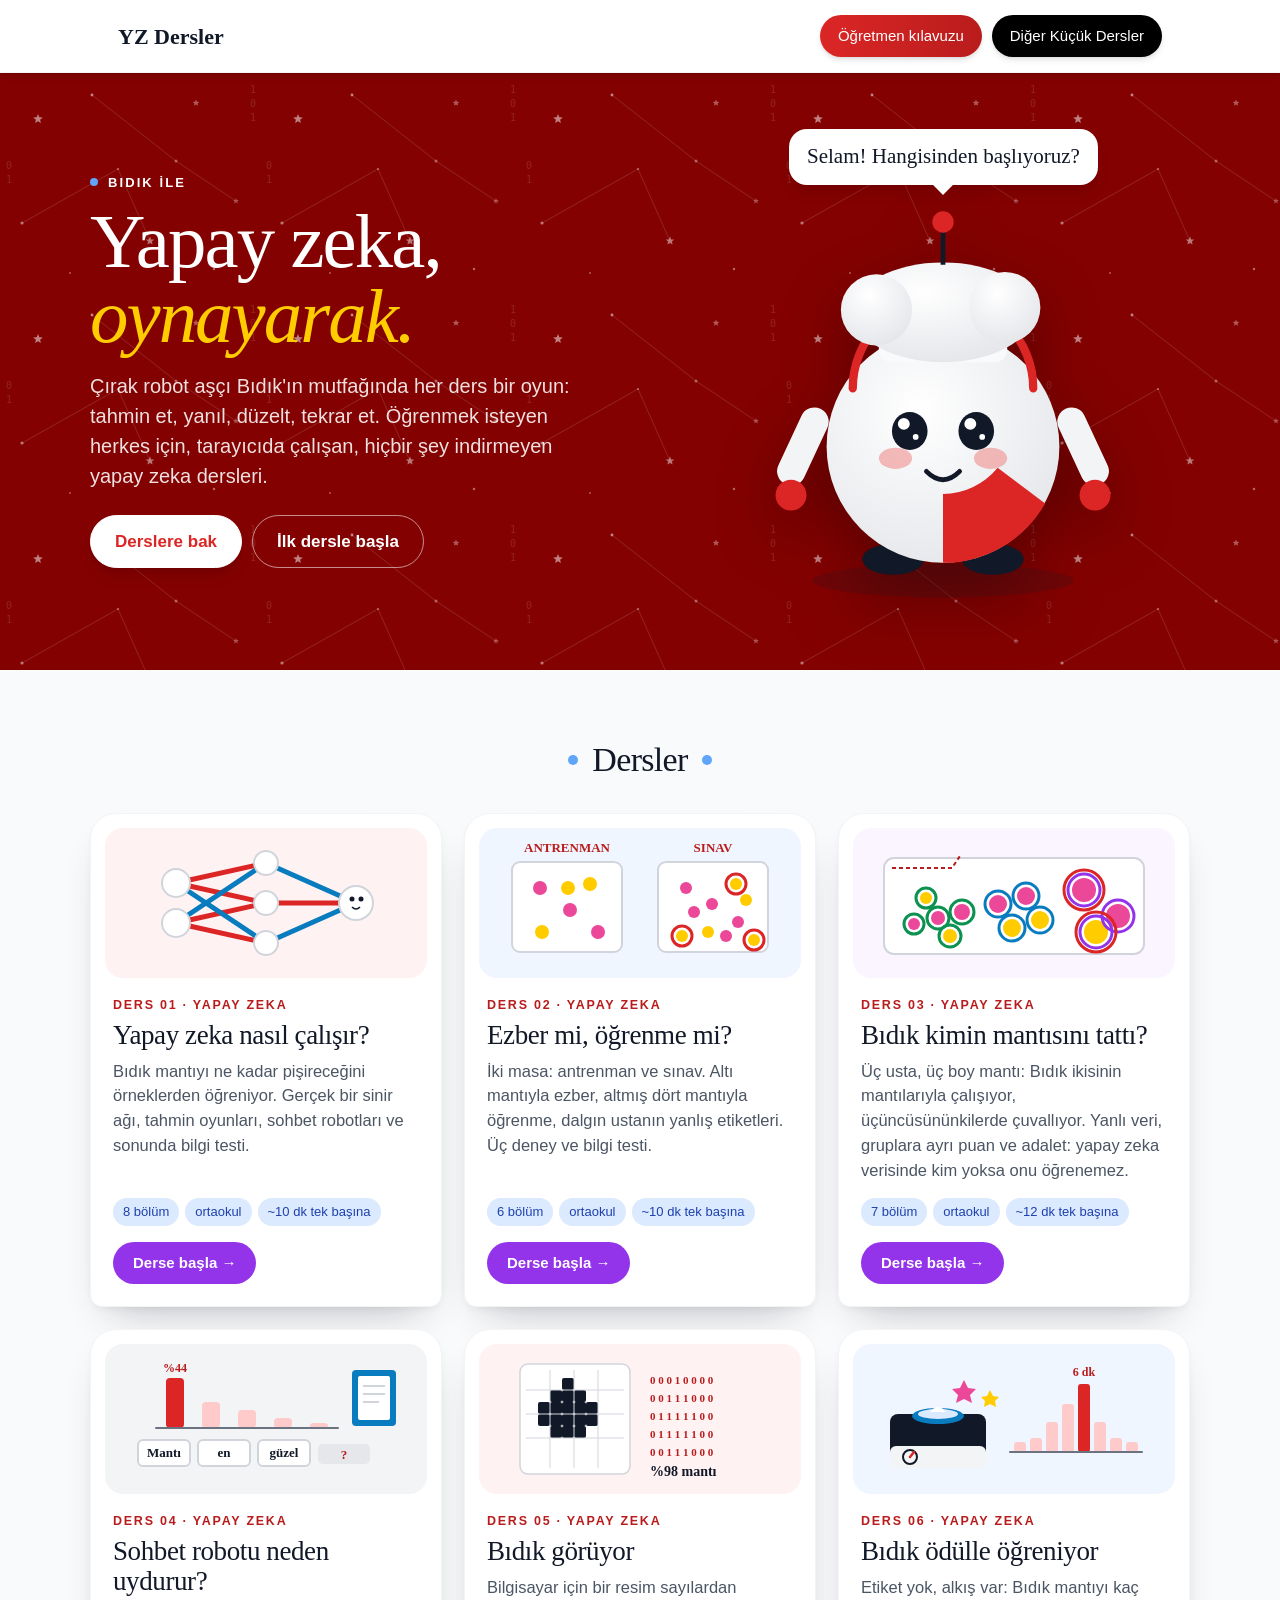
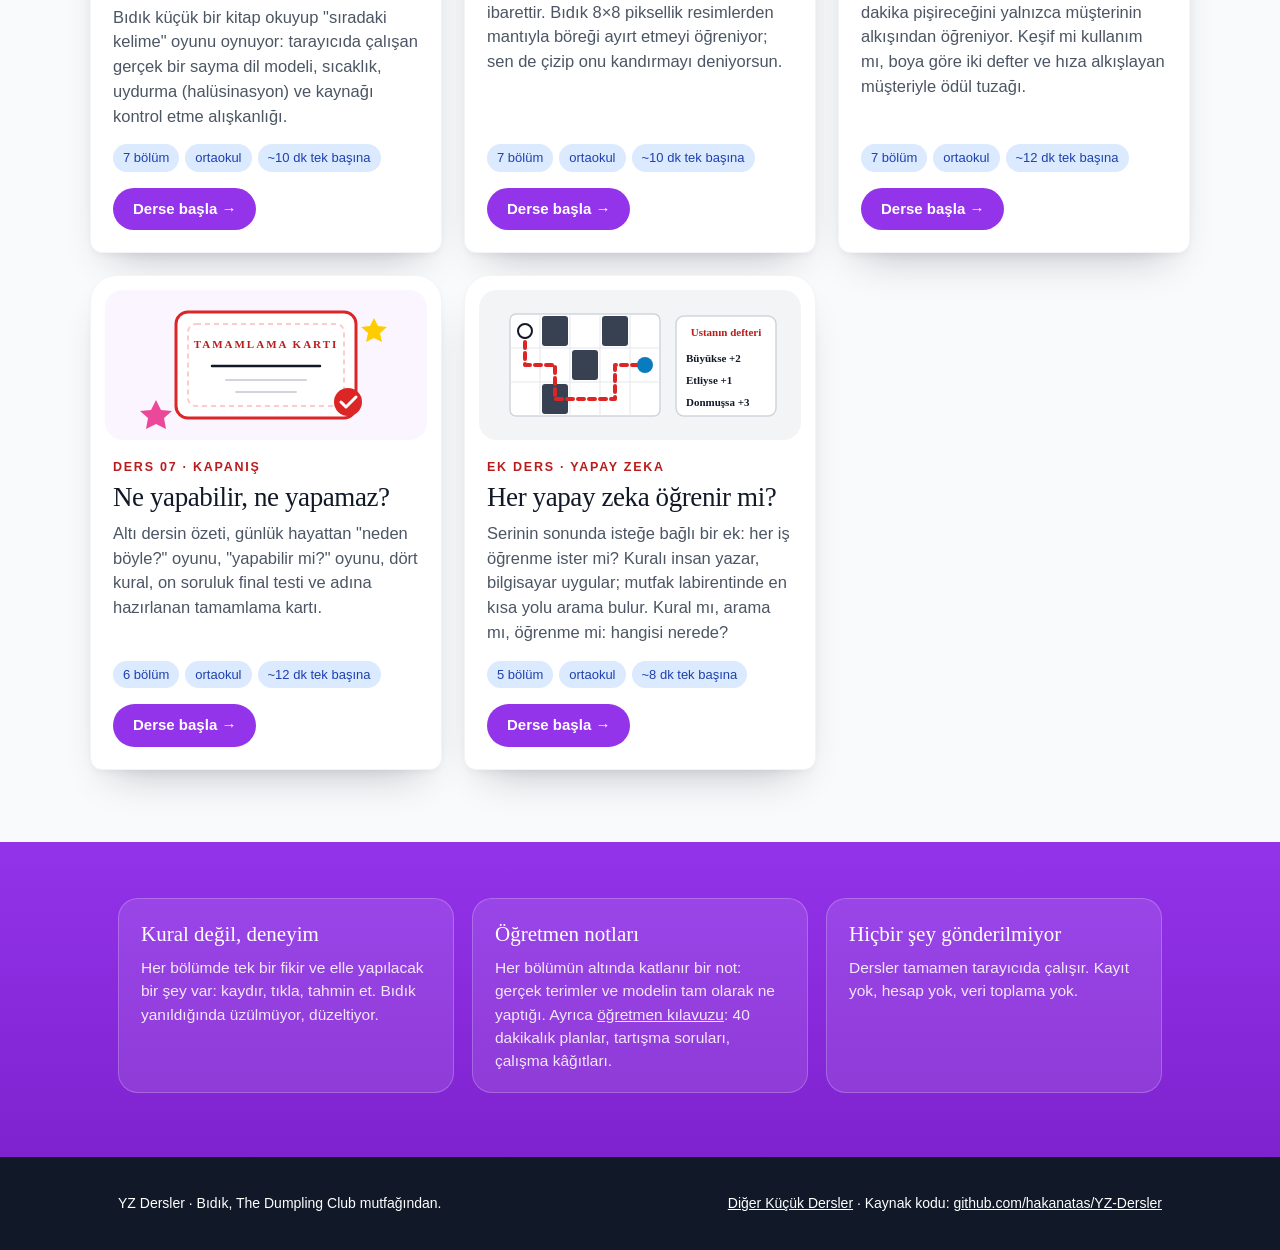
==== index.html @ a7707635 "Bring the Yapay Zekâ Yıldızları palette to every page The lesson 01 trial goes series-wide: the them" ====
<!doctype html>
<html lang="tr">
<head>
  <meta charset="utf-8" />
  <meta name="viewport" content="width=device-width, initial-scale=1, viewport-fit=cover" />
  <title>YZ Dersler</title>
  <meta name="description" content="Öğrenmek isteyen herkes için etkileşimli yapay zeka dersleri. Çırak robot aşçı Bıdık ile yapay zekanın nasıl öğrendiğini keşfet." />
  <meta name="theme-color" content="#830201" />
  <meta property="og:title" content="YZ Dersler" />
  <meta property="og:description" content="Bıdık ile etkileşimli yapay zeka dersleri. Tahmin et, yanıl, düzelt, tekrar et." />
  <meta property="og:type" content="website" />
  <link rel="icon" href="./assets/favicon.svg" type="image/svg+xml" />
  <link rel="preload" href="./assets/fonts/Fraunces-Variable.ttf" as="font" type="font/ttf" crossorigin />
  <link rel="preload" href="./assets/fonts/InstrumentSans-Variable.ttf" as="font" type="font/ttf" crossorigin />
  <style>
    @font-face { font-family: 'Fraunces'; src: url('./assets/fonts/Fraunces-Variable.ttf') format('truetype'); font-weight: 100 900; font-style: normal; font-display: swap; }
    @font-face { font-family: 'Fraunces'; src: url('./assets/fonts/Fraunces-Italic-Variable.ttf') format('truetype'); font-weight: 100 900; font-style: italic; font-display: swap; }
    @font-face { font-family: 'Instrument Sans'; src: url('./assets/fonts/InstrumentSans-Variable.ttf') format('truetype'); font-weight: 400 700; font-style: normal; font-display: swap; }
    /* Yapay Zekâ Yıldızları renkleri; css/lesson.css ile aynı palet */
    :root {
      --maroon: #830201; --red: #dc2626; --red-deep: #b91c1c; --red-soft: #fecaca; --red-50: #fef2f2;
      --purple: #9333ea; --purple-deep: #7e22ce; --blue-dot: #60a5fa; --blue-100: #dbeafe; --blue-800: #1e40af;
      --yellow: #ffcc00; --ink: #111827; --ink-soft: #4b5563; --gray-50: #f9fafb; --gray-100: #f3f4f6;
      --line: rgba(17, 24, 39, 0.1);
      --shadow: 0 22px 44px -22px rgba(17, 24, 39, 0.3), 0 4px 10px -4px rgba(17, 24, 39, 0.08);
      --shadow-md: 0 4px 6px -1px rgba(0, 0, 0, 0.1), 0 2px 4px -2px rgba(0, 0, 0, 0.1);
      --shadow-lg: 0 10px 15px -3px rgba(0, 0, 0, 0.1), 0 4px 6px -4px rgba(0, 0, 0, 0.1);
      --stars: url("data:image/svg+xml,%3Csvg xmlns='http://www.w3.org/2000/svg' width='260' height='220' viewBox='0 0 260 220'%3E%3Cg fill='%23fff'%3E%3Cpolygon opacity='.5' points='38.0,41.0 39.3,44.2 42.8,44.5 40.1,46.7 40.9,50.0 38.0,48.2 35.1,50.0 35.9,46.7 33.2,44.5 36.7,44.2'/%3E%3Cpolygon opacity='.35' points='196.0,26.5 196.9,28.7 199.3,28.9 197.5,30.5 198.1,32.8 196.0,31.6 193.9,32.8 194.5,30.5 192.7,28.9 195.1,28.7'/%3E%3Cpolygon opacity='.45' points='150.0,163.5 151.2,166.4 154.3,166.6 151.9,168.6 152.6,171.6 150.0,170.0 147.4,171.6 148.1,168.6 145.7,166.6 148.8,166.4'/%3E%3Cpolygon opacity='.3' points='236.0,125.0 236.8,126.9 238.9,127.1 237.3,128.4 237.8,130.4 236.0,129.3 234.2,130.4 234.7,128.4 233.1,127.1 235.2,126.9'/%3E%3Ccircle cx='92' cy='22' r='1.4' opacity='.5'/%3E%3Ccircle cx='118' cy='96' r='1.1' opacity='.4'/%3E%3Ccircle cx='22' cy='150' r='1.6' opacity='.45'/%3E%3Ccircle cx='214' cy='196' r='1.2' opacity='.4'/%3E%3Ccircle cx='70' cy='200' r='1' opacity='.35'/%3E%3Ccircle cx='176' cy='88' r='1.5' opacity='.35'/%3E%3C/g%3E%3Cg stroke='%23fff' stroke-width='.8' opacity='.16' fill='none'%3E%3Cpath d='M92 22 L176 88 L236 128'/%3E%3Cpath d='M22 150 L118 96 L150 168'/%3E%3C/g%3E%3Cg fill='%23fff' opacity='.12' font-family='monospace' font-size='10'%3E%3Ctext x='250' y='20'%3E1%3C/text%3E%3Ctext x='250' y='34'%3E0%3C/text%3E%3Ctext x='250' y='48'%3E1%3C/text%3E%3Ctext x='6' y='96'%3E0%3C/text%3E%3Ctext x='6' y='110'%3E1%3C/text%3E%3C/g%3E%3C/svg%3E");
      --serif: 'Fraunces', 'Iowan Old Style', Palatino, Georgia, serif;
      --sans: 'Instrument Sans', 'Helvetica Neue', Helvetica, Arial, sans-serif;
      --ease: cubic-bezier(0.22, 1, 0.36, 1);
    }
    * { box-sizing: border-box; }
    html { scroll-padding-top: 88px; }
    body { margin: 0; background: var(--gray-50); color: var(--ink); font-family: var(--sans); font-size: 18px; line-height: 1.5; -webkit-font-smoothing: antialiased; }
    a { color: inherit; }
    a:focus-visible { outline: 2px solid var(--red); outline-offset: 3px; }
    .wrap { max-width: 1100px; margin: 0 auto; padding: 0 28px; }

    /* üst bar: beyaz, gölgeli, hap düğmeler (sitedeki menü gibi) */
    .site-header { position: sticky; top: 0; z-index: 20; background: #fff; border-bottom: 1px solid var(--gray-100); box-shadow: var(--shadow-md); }
    .topbar { display: flex; align-items: center; justify-content: space-between; gap: 12px; min-height: 72px; }
    .topbar__links { display: flex; gap: 10px; }
    .brand { font-family: var(--serif); font-variation-settings: 'SOFT' 100, 'WONK' 1, 'opsz' 48; font-weight: 600; font-size: 22px; text-decoration: none; white-space: nowrap; }
    .pill { border-radius: 999px; padding: 10px 18px; font-size: 15px; font-weight: 500; text-decoration: none; color: #fff; box-shadow: var(--shadow-md); transition: transform 0.2s, box-shadow 0.2s, background 0.2s; }
    .pill:hover { transform: translateY(-2px); box-shadow: var(--shadow-lg); }
    .pill--red { background: linear-gradient(to right, var(--red), var(--red-deep)); }
    .pill--black { background: #000; }
    .pill--black:hover { background: var(--ink); }

    /* ana bant: yıldızlı bordo */
    .hero-band { background: var(--stars), var(--maroon); color: #fff; }
    .hero { display: grid; grid-template-columns: 1.15fr 1fr; gap: 40px; align-items: center; padding: 56px 0 64px; }
    .eyebrow { display: inline-flex; align-items: center; gap: 10px; margin: 0 0 12px; font-size: 13px; font-weight: 600; letter-spacing: 0.16em; text-transform: uppercase; }
    .eyebrow::before { content: ''; width: 8px; height: 8px; border-radius: 50%; background: var(--blue-dot); }
    h1 { margin: 0 0 16px; font-family: var(--serif); font-variation-settings: 'SOFT' 100, 'WONK' 1, 'opsz' 144; font-weight: 500; font-size: clamp(46px, 6vw, 84px); line-height: 0.98; letter-spacing: -0.025em; }
    h1 em { font-style: italic; font-weight: 400; color: var(--yellow); }
    .lede { margin: 0 0 24px; max-width: 46ch; font-size: 20px; color: rgba(255, 255, 255, 0.88); }
    .hero__actions { display: flex; gap: 10px; flex-wrap: wrap; }
    .btn { display: inline-flex; align-items: center; gap: 8px; border: 1px solid rgba(255, 255, 255, 0.55); background: transparent; color: #fff; border-radius: 999px; padding: 13px 24px; font-size: 17px; font-weight: 600; text-decoration: none; transition: transform 0.25s var(--ease), box-shadow 0.2s, background 0.2s; }
    .btn:hover { transform: translateY(-1px); background: rgba(255, 255, 255, 0.1); }
    .btn--accent { background: #fff; border-color: #fff; color: var(--red); box-shadow: var(--shadow-lg); }
    .btn--accent:hover { background: var(--gray-100); }
    .btn:focus-visible { outline-color: #fff; }
    .bidik { display: grid; place-items: center; }
    .bidik svg { width: min(100%, 380px); height: auto; filter: drop-shadow(0 24px 30px rgba(0, 0, 0, 0.3)); }
    .bubble { position: relative; margin: 0 0 18px; padding: 12px 18px; border-radius: 18px; background: #fff; color: var(--ink); font-family: var(--serif); font-size: 21px; box-shadow: var(--shadow-lg); text-align: center; max-width: 340px; }
    .bubble::after { content: ''; position: absolute; left: 50%; bottom: -7px; width: 14px; height: 14px; background: #fff; transform: translateX(-50%) rotate(45deg); }

    /* başlıklar: sitedeki gibi iki yanında mavi nokta */
    h2 { display: flex; align-items: center; justify-content: center; gap: 14px; margin: 0 0 28px; font-family: var(--serif); font-variation-settings: 'SOFT' 100, 'WONK' 1, 'opsz' 72; font-weight: 500; font-size: 34px; letter-spacing: -0.02em; }
    h2::before, h2::after { content: ''; width: 10px; height: 10px; border-radius: 50%; background: var(--blue-dot); }

    /* ders kartları: beyaz, üstü yuvarlak, mavi etiketler, mor "Derse başla" */
    .lessons { padding: 64px 0 72px; }
    .grid { display: grid; grid-template-columns: repeat(auto-fit, minmax(300px, 1fr)); gap: 22px; }
    .card { display: flex; flex-direction: column; text-decoration: none; padding: 14px 14px 22px; border-radius: 26px 26px 12px 12px; background: #fff; border: 1px solid var(--gray-100); box-shadow: var(--shadow); transition: transform 0.3s var(--ease), box-shadow 0.3s; }
    .card:hover { transform: translateY(-4px) scale(1.01); box-shadow: 0 30px 50px -24px rgba(17, 24, 39, 0.4), 0 2px 6px rgba(17, 24, 39, 0.08); }
    .card > :not(.card__art) { margin-left: 8px; margin-right: 8px; }
    .card__art { height: 150px; border-radius: 18px; margin-bottom: 18px; display: grid; place-items: center; overflow: hidden; }
    .card__art svg { width: 100%; height: 100%; }
    .card__tag { font-size: 12.5px; font-weight: 600; letter-spacing: 0.14em; text-transform: uppercase; color: var(--red-deep); margin-bottom: 6px; }
    .card__title { font-family: var(--serif); font-size: 27px; font-weight: 500; margin: 0 0 8px; line-height: 1.1; letter-spacing: -0.015em; }
    .card__text { margin: 0 0 16px; font-size: 16.5px; color: var(--ink-soft); flex: 1; }
    .card__meta { display: flex; gap: 6px; flex-wrap: wrap; font-size: 13px; font-weight: 500; color: var(--blue-800); }
    .card__meta span { padding: 4px 10px; border-radius: 999px; background: var(--blue-100); }
    .card__go { align-self: flex-start; margin-top: 16px; padding: 10px 20px; border-radius: 999px; background: var(--purple); color: #fff; font-size: 15px; font-weight: 600; transition: background 0.2s; }
    .card:hover .card__go { background: var(--purple-deep); }

    /* mor bant (sitedeki "Etkinlikler" bölümü gibi) */
    .about-band { background: linear-gradient(to bottom, var(--purple), var(--purple-deep)); color: #fff; padding: 56px 0 64px; }
    .about { display: grid; grid-template-columns: repeat(auto-fit, minmax(240px, 1fr)); gap: 18px; }
    .about div { padding: 20px 22px; border-radius: 20px; background: rgba(255, 255, 255, 0.1); border: 1px solid rgba(255, 255, 255, 0.22); }
    .about h3 { margin: 0 0 6px; font-family: var(--serif); font-size: 21px; font-weight: 500; }
    .about p { margin: 0; font-size: 15.5px; color: rgba(255, 255, 255, 0.88); }
    .about a:focus-visible { outline-color: #fff; }

    /* alt bilgi: koyu gri */
    .site-footer { background: var(--ink); color: #fff; padding: 36px 0; font-size: 14px; }
    .site-footer .wrap { display: flex; gap: 16px; flex-wrap: wrap; justify-content: space-between; }
    .site-footer a:hover { color: #d1d5db; }
    .site-footer a:focus-visible { outline-color: #fff; }

    @media (max-width: 560px) { .pill--other { display: none; } }
    @media (max-width: 860px) {
      .wrap { padding: 0 18px; }
      .topbar { min-height: 64px; }
      .topbar .pill { padding: 8px 13px; font-size: 13.5px; text-align: center; white-space: nowrap; }
      .hero { grid-template-columns: 1fr; gap: 24px; padding: 32px 0 44px; }
      .bidik { order: -1; }
      .bidik svg { width: min(46%, 170px); }
      .bubble { font-size: 17px; padding: 9px 14px; margin-bottom: 10px; }
      .lede { font-size: 17.5px; }
      h2 { font-size: 28px; }
      .lessons { padding: 44px 0 52px; }
    }
    @media (prefers-reduced-motion: reduce) { .card, .btn, .pill { transition: none; } }
  </style>
</head>
<body>
  <header class="site-header">
    <div class="wrap topbar">
      <a class="brand" href="./">YZ Dersler</a>
      <nav class="topbar__links">
        <a class="pill pill--red" href="./ogretmen/">Öğretmen kılavuzu</a>
        <a class="pill pill--black pill--other" href="https://hakanatas.github.io/cin-manti/dersler/">Diğer Küçük Dersler</a>
      </nav>
    </div>
  </header>

  <div class="hero-band">
    <section class="wrap hero">
      <div>
        <p class="eyebrow">Bıdık ile</p>
        <h1>Yapay zeka,<br /><em>oynayarak.</em></h1>
        <p class="lede">Çırak robot aşçı Bıdık'ın mutfağında her ders bir oyun: tahmin et, yanıl, düzelt, tekrar et. Öğrenmek isteyen herkes için, tarayıcıda çalışan, hiçbir şey indirmeyen yapay zeka dersleri.</p>
        <div class="hero__actions">
          <a class="btn btn--accent" href="#dersler">Derslere bak</a>
          <a class="btn" href="./YZ-nasil-calisir/">İlk dersle başla</a>
        </div>
      </div>
      <div class="bidik" aria-hidden="true">
        <p class="bubble">Selam! Hangisinden başlıyoruz?</p>
        <svg viewBox="0 0 320 340" role="img" aria-label="Bıdık, çırak robot aşçı">
          <defs>
            <radialGradient id="body" cx="40%" cy="35%" r="70%"><stop offset="0" stop-color="#ffffff"/><stop offset="1" stop-color="#e5e7eb"/></radialGradient>
            <radialGradient id="hat" cx="40%" cy="30%" r="70%"><stop offset="0" stop-color="#ffffff"/><stop offset="1" stop-color="#e5e7eb"/></radialGradient>
          </defs>
          <ellipse cx="160" cy="318" rx="110" ry="14" fill="rgba(17,24,39,0.18)"/>
          <ellipse cx="118" cy="300" rx="26" ry="13" fill="#111827"/>
          <ellipse cx="202" cy="300" rx="26" ry="13" fill="#111827"/>
          <rect x="30" y="170" width="24" height="70" rx="12" fill="#f3f4f6" transform="rotate(25 42 205)"/>
          <rect x="266" y="170" width="24" height="70" rx="12" fill="#f3f4f6" transform="rotate(-25 278 205)"/>
          <circle cx="32" cy="246" r="13" fill="#dc2626"/>
          <circle cx="288" cy="246" r="13" fill="#dc2626"/>
          <circle cx="160" cy="205" r="98" fill="url(#body)"/>
          <path d="M160 303 a98 98 0 0 0 86 -50 l-40 -30 a60 60 0 0 1 -46 22 z" fill="#dc2626"/>
          <path d="M84 156 a76 76 0 0 1 152 0" fill="none" stroke="#dc2626" stroke-width="7" stroke-linecap="round"/>
          <rect x="106" y="108" width="108" height="26" rx="10" fill="#f9fafb"/>
          <ellipse cx="160" cy="92" rx="76" ry="42" fill="url(#hat)"/>
          <circle cx="212" cy="88" r="30" fill="url(#hat)"/>
          <circle cx="104" cy="90" r="30" fill="url(#hat)"/>
          <line x1="160" y1="52" x2="160" y2="22" stroke="#111827" stroke-width="4"/>
          <circle cx="160" cy="16" r="9" fill="#dc2626"/>
          <ellipse cx="120" cy="215" rx="14" ry="9" fill="#f0908e" opacity="0.6"/>
          <ellipse cx="200" cy="215" rx="14" ry="9" fill="#f0908e" opacity="0.6"/>
          <ellipse cx="132" cy="192" rx="15" ry="16" fill="#111827"/>
          <ellipse cx="188" cy="192" rx="15" ry="16" fill="#111827"/>
          <circle cx="127" cy="186" r="5" fill="#fff"/><circle cx="183" cy="186" r="5" fill="#fff"/>
          <circle cx="137" cy="197" r="2.4" fill="#fff"/><circle cx="193" cy="197" r="2.4" fill="#fff"/>
          <path d="M146 226 q14 14 28 0" fill="none" stroke="#111827" stroke-width="4" stroke-linecap="round"/>
        </svg>
      </div>
    </section>
  </div>

  <main class="wrap lessons">
    <section id="dersler">
      <h2>Dersler</h2>
      <div class="grid">
        <a class="card" href="./YZ-nasil-calisir/">
          <div class="card__art" style="background:#fef2f2">
            <svg viewBox="0 0 300 150" aria-hidden="true">
              <g stroke="#dc2626" stroke-width="5" stroke-linecap="round"><line x1="60" y1="55" x2="150" y2="35"/><line x1="60" y1="55" x2="150" y2="75"/><line x1="60" y1="95" x2="150" y2="115"/><line x1="60" y1="95" x2="150" y2="75"/></g>
              <g stroke="#097bbf" stroke-width="5" stroke-linecap="round"><line x1="60" y1="55" x2="150" y2="115"/><line x1="60" y1="95" x2="150" y2="35"/><line x1="150" y1="35" x2="240" y2="75"/><line x1="150" y1="115" x2="240" y2="75"/></g>
              <g stroke="#dc2626" stroke-width="5" stroke-linecap="round"><line x1="150" y1="75" x2="240" y2="75"/></g>
              <g fill="#ffffff" stroke="#d1d5db" stroke-width="2"><circle cx="60" cy="55" r="14"/><circle cx="60" cy="95" r="14"/><circle cx="150" cy="35" r="12"/><circle cx="150" cy="75" r="12"/><circle cx="150" cy="115" r="12"/><circle cx="240" cy="75" r="17"/></g>
              <g fill="#111827"><circle cx="236" cy="71" r="2.5"/><circle cx="245" cy="71" r="2.5"/><path d="M236 79 q4 4 8 0" fill="none" stroke="#111827" stroke-width="1.6"/></g>
            </svg>
          </div>
          <div class="card__tag">Ders 01 · Yapay zeka</div>
          <h3 class="card__title">Yapay zeka nasıl çalışır?</h3>
          <p class="card__text">Bıdık mantıyı ne kadar pişireceğini örneklerden öğreniyor. Gerçek bir sinir ağı, tahmin oyunları, sohbet robotları ve sonunda bilgi testi.</p>
          <div class="card__meta"><span>8 bölüm</span><span>ortaokul</span><span>~10 dk tek başına</span></div>
          <span class="card__go">Derse başla →</span>
        </a>

        <a class="card" href="./ezber-mi-ogrenme-mi/">
          <div class="card__art" style="background:#eff6ff">
            <svg viewBox="0 0 300 150" aria-hidden="true">
              <rect x="22" y="34" width="110" height="90" rx="8" fill="#ffffff" stroke="#d1d5db" stroke-width="2"/>
              <rect x="168" y="34" width="110" height="90" rx="8" fill="#ffffff" stroke="#d1d5db" stroke-width="2"/>
              <g fill="#ec4899"><circle cx="50" cy="60" r="7"/><circle cx="80" cy="82" r="7"/><circle cx="108" cy="104" r="7"/></g>
              <g fill="#ffcc00"><circle cx="100" cy="56" r="7"/><circle cx="52" cy="104" r="7"/><circle cx="78" cy="60" r="7"/></g>
              <g fill="#ec4899"><circle cx="196" cy="60" r="6"/><circle cx="222" cy="76" r="6"/><circle cx="248" cy="94" r="6"/><circle cx="204" cy="84" r="6"/><circle cx="236" cy="108" r="6"/></g>
              <g fill="#ffcc00"><circle cx="246" cy="56" r="6"/><circle cx="256" cy="72" r="6"/><circle cx="192" cy="108" r="6"/><circle cx="218" cy="104" r="6"/><circle cx="264" cy="112" r="6"/></g>
              <g fill="none" stroke="#dc2626" stroke-width="3"><circle cx="246" cy="56" r="10"/><circle cx="192" cy="108" r="10"/><circle cx="264" cy="112" r="10"/></g>
              <text x="77" y="24" text-anchor="middle" font-family="Fraunces, serif" font-size="13" font-weight="600" fill="#b91c1c">ANTRENMAN</text>
              <text x="223" y="24" text-anchor="middle" font-family="Fraunces, serif" font-size="13" font-weight="600" fill="#b91c1c">SINAV</text>
            </svg>
          </div>
          <div class="card__tag">Ders 02 · Yapay zeka</div>
          <h3 class="card__title">Ezber mi, öğrenme mi?</h3>
          <p class="card__text">İki masa: antrenman ve sınav. Altı mantıyla ezber, altmış dört mantıyla öğrenme, dalgın ustanın yanlış etiketleri. Üç deney ve bilgi testi.</p>
          <div class="card__meta"><span>6 bölüm</span><span>ortaokul</span><span>~10 dk tek başına</span></div>
          <span class="card__go">Derse başla →</span>
        </a>

        <a class="card" href="./adil-mi/">
          <div class="card__art" style="background:#faf5ff">
            <svg viewBox="0 0 300 150" aria-hidden="true">
              <rect x="20" y="30" width="260" height="96" rx="10" fill="#ffffff" stroke="#d1d5db" stroke-width="2"/>
              <g fill="#ec4899"><circle cx="50" cy="96" r="6"/><circle cx="74" cy="90" r="7"/><circle cx="98" cy="84" r="8"/></g>
              <g fill="#ffcc00"><circle cx="62" cy="70" r="6"/><circle cx="86" cy="108" r="7"/></g>
              <g fill="none" stroke="#0b9150" stroke-width="3"><circle cx="50" cy="96" r="10"/><circle cx="74" cy="90" r="11"/><circle cx="98" cy="84" r="12"/><circle cx="62" cy="70" r="10"/><circle cx="86" cy="108" r="11"/></g>
              <g fill="#ec4899"><circle cx="134" cy="76" r="9"/><circle cx="162" cy="68" r="9"/></g>
              <g fill="#ffcc00"><circle cx="148" cy="100" r="9"/><circle cx="176" cy="92" r="9"/></g>
              <g fill="none" stroke="#097bbf" stroke-width="3"><circle cx="134" cy="76" r="13"/><circle cx="162" cy="68" r="13"/><circle cx="148" cy="100" r="13"/><circle cx="176" cy="92" r="13"/></g>
              <g fill="#ec4899"><circle cx="220" cy="62" r="12"/><circle cx="254" cy="88" r="12"/></g>
              <g fill="#ffcc00"><circle cx="232" cy="104" r="12"/></g>
              <g fill="none" stroke="#9333ea" stroke-width="3"><circle cx="220" cy="62" r="16"/><circle cx="254" cy="88" r="16"/><circle cx="232" cy="104" r="16"/></g>
              <g fill="none" stroke="#dc2626" stroke-width="3"><circle cx="220" cy="62" r="20"/><circle cx="232" cy="104" r="20"/></g>
              <path d="M28 40 h60 l8 -12" fill="none" stroke="#b91c1c" stroke-width="2" stroke-dasharray="4 3"/>
            </svg>
          </div>
          <div class="card__tag">Ders 03 · Yapay zeka</div>
          <h3 class="card__title">Bıdık kimin mantısını tattı?</h3>
          <p class="card__text">Üç usta, üç boy mantı: Bıdık ikisinin mantılarıyla çalışıyor, üçüncüsününkilerde çuvallıyor. Yanlı veri, gruplara ayrı puan ve adalet: yapay zeka verisinde kim yoksa onu öğrenemez.</p>
          <div class="card__meta"><span>7 bölüm</span><span>ortaokul</span><span>~12 dk tek başına</span></div>
          <span class="card__go">Derse başla →</span>
        </a>

        <a class="card" href="./neden-uydurur/">
          <div class="card__art" style="background:#f3f4f6">
            <svg viewBox="0 0 300 150" aria-hidden="true">
              <g fill="#ffffff" stroke="#d1d5db" stroke-width="2"><rect x="22" y="96" width="52" height="26" rx="5"/><rect x="82" y="96" width="52" height="26" rx="5"/><rect x="142" y="96" width="52" height="26" rx="5"/></g>
              <rect x="202" y="100" width="52" height="20" rx="5" fill="#e5e7eb"/>
              <g font-family="Fraunces, serif" font-size="13" font-weight="600" fill="#111827" text-anchor="middle"><text x="48" y="113">Mantı</text><text x="108" y="113">en</text><text x="168" y="113">güzel</text><text x="228" y="115" fill="#b91c1c">?</text></g>
              <g fill="#dc2626"><rect x="50" y="34" width="18" height="50" rx="4"/></g>
              <g fill="#fecaca"><rect x="86" y="58" width="18" height="26" rx="4"/><rect x="122" y="66" width="18" height="18" rx="4"/><rect x="158" y="74" width="18" height="10" rx="4"/><rect x="194" y="79" width="18" height="5" rx="4"/></g>
              <line x1="40" y1="84" x2="222" y2="84" stroke="#6b7280" stroke-width="2" stroke-linecap="round"/>
              <text x="59" y="28" text-anchor="middle" font-family="Fraunces, serif" font-size="12" font-weight="600" fill="#b91c1c">%44</text>
              <rect x="236" y="26" width="44" height="56" rx="4" fill="#097bbf"/><rect x="242" y="32" width="32" height="44" rx="2" fill="#ffffff"/>
              <g stroke="#d1d5db" stroke-width="2"><line x1="247" y1="42" x2="269" y2="42"/><line x1="247" y1="50" x2="269" y2="50"/><line x1="247" y1="58" x2="263" y2="58"/></g>
            </svg>
          </div>
          <div class="card__tag">Ders 04 · Yapay zeka</div>
          <h3 class="card__title">Sohbet robotu neden uydurur?</h3>
          <p class="card__text">Bıdık küçük bir kitap okuyup "sıradaki kelime" oyunu oynuyor: tarayıcıda çalışan gerçek bir sayma dil modeli, sıcaklık, uydurma (halüsinasyon) ve kaynağı kontrol etme alışkanlığı.</p>
          <div class="card__meta"><span>7 bölüm</span><span>ortaokul</span><span>~10 dk tek başına</span></div>
          <span class="card__go">Derse başla →</span>
        </a>

        <a class="card" href="./bidik-goruyor/">
          <div class="card__art" style="background:#fef2f2">
            <svg viewBox="0 0 300 150" aria-hidden="true">
              <g fill="#ffffff" stroke="#d1d5db" stroke-width="1.5">
                <rect x="30" y="20" width="110" height="110" rx="8"/>
              </g>
              <g fill="#111827">
                <rect x="72" y="34" width="12" height="12" rx="2"/>
                <rect x="60" y="46" width="12" height="12" rx="2"/><rect x="72" y="46" width="12" height="12" rx="2"/><rect x="84" y="46" width="12" height="12" rx="2"/>
                <rect x="48" y="58" width="12" height="12" rx="2"/><rect x="60" y="58" width="12" height="12" rx="2"/><rect x="72" y="58" width="12" height="12" rx="2"/><rect x="84" y="58" width="12" height="12" rx="2"/><rect x="96" y="58" width="12" height="12" rx="2"/>
                <rect x="48" y="70" width="12" height="12" rx="2"/><rect x="60" y="70" width="12" height="12" rx="2"/><rect x="72" y="70" width="12" height="12" rx="2"/><rect x="84" y="70" width="12" height="12" rx="2"/><rect x="96" y="70" width="12" height="12" rx="2"/>
                <rect x="60" y="82" width="12" height="12" rx="2"/><rect x="72" y="82" width="12" height="12" rx="2"/><rect x="84" y="82" width="12" height="12" rx="2"/>
              </g>
              <g stroke="#d1d5db" stroke-width="1"><line x1="36" y1="46" x2="134" y2="46"/><line x1="36" y1="70" x2="134" y2="70"/><line x1="36" y1="94" x2="134" y2="94"/><line x1="60" y1="26" x2="60" y2="124"/><line x1="84" y1="26" x2="84" y2="124"/><line x1="108" y1="26" x2="108" y2="124"/></g>
              <g font-family="Fraunces, serif" font-size="11" fill="#b91c1c" font-weight="600"><text x="160" y="40">0 0 0 1 0 0 0 0</text><text x="160" y="58">0 0 1 1 1 0 0 0</text><text x="160" y="76">0 1 1 1 1 1 0 0</text><text x="160" y="94">0 1 1 1 1 1 0 0</text><text x="160" y="112">0 0 1 1 1 0 0 0</text></g>
              <text x="160" y="132" font-family="Fraunces, serif" font-size="14" font-weight="600" fill="#111827">%98 mantı</text>
            </svg>
          </div>
          <div class="card__tag">Ders 05 · Yapay zeka</div>
          <h3 class="card__title">Bıdık görüyor</h3>
          <p class="card__text">Bilgisayar için bir resim sayılardan ibarettir. Bıdık 8×8 piksellik resimlerden mantıyla böreği ayırt etmeyi öğreniyor; sen de çizip onu kandırmayı deniyorsun.</p>
          <div class="card__meta"><span>7 bölüm</span><span>ortaokul</span><span>~10 dk tek başına</span></div>
          <span class="card__go">Derse başla →</span>
        </a>

        <a class="card" href="./odulle-ogrenmek/">
          <div class="card__art" style="background:#eff6ff">
            <svg viewBox="0 0 300 150" aria-hidden="true">
              <rect x="26" y="70" width="96" height="46" rx="8" fill="#111827"/>
              <rect x="26" y="102" width="96" height="22" rx="6" fill="#f3f4f6"/>
              <circle cx="46" cy="113" r="7" fill="none" stroke="#111827" stroke-width="2"/><line x1="46" y1="113" x2="50" y2="108" stroke="#dc2626" stroke-width="2.5" stroke-linecap="round"/>
              <ellipse cx="74" cy="72" rx="26" ry="8" fill="#097bbf"/><ellipse cx="74" cy="70" rx="20" ry="5" fill="#dbeafe"/>
              <path d="M66 68 q8 -10 16 0 z" fill="#ffffff"/>
              <g fill="#fecaca"><rect x="150" y="98" width="12" height="10" rx="3"/><rect x="166" y="94" width="12" height="14" rx="3"/><rect x="182" y="78" width="12" height="30" rx="3"/><rect x="198" y="60" width="12" height="48" rx="3"/><rect x="230" y="78" width="12" height="30" rx="3"/><rect x="246" y="94" width="12" height="14" rx="3"/><rect x="262" y="98" width="12" height="10" rx="3"/></g>
              <rect x="214" y="40" width="12" height="68" rx="3" fill="#dc2626"/>
              <line x1="146" y1="108" x2="278" y2="108" stroke="#6b7280" stroke-width="2" stroke-linecap="round"/>
              <text x="220" y="32" text-anchor="middle" font-family="Fraunces, serif" font-size="12" font-weight="600" fill="#b91c1c">6 dk</text>
              <g fill="#ec4899"><path d="M100 36 l4 8 l8 1 l-6 6 l2 8 l-8 -4 l-8 4 l2 -8 l-6 -6 l8 -1 z"/></g>
              <g fill="#ffcc00"><path d="M126 46 l3 6 l6 1 l-4 4 l1 6 l-6 -3 l-6 3 l1 -6 l-4 -4 l6 -1 z"/></g>
            </svg>
          </div>
          <div class="card__tag">Ders 06 · Yapay zeka</div>
          <h3 class="card__title">Bıdık ödülle öğreniyor</h3>
          <p class="card__text">Etiket yok, alkış var: Bıdık mantıyı kaç dakika pişireceğini yalnızca müşterinin alkışından öğreniyor. Keşif mi kullanım mı, boya göre iki defter ve hıza alkışlayan müşteriyle ödül tuzağı.</p>
          <div class="card__meta"><span>7 bölüm</span><span>ortaokul</span><span>~12 dk tek başına</span></div>
          <span class="card__go">Derse başla →</span>
        </a>

        <a class="card" href="./kapanis/">
          <div class="card__art" style="background:#faf5ff">
            <svg viewBox="0 0 300 150" aria-hidden="true">
              <rect x="60" y="22" width="180" height="106" rx="12" fill="#ffffff" stroke="#dc2626" stroke-width="3"/>
              <rect x="72" y="34" width="156" height="82" rx="8" fill="none" stroke="#fecaca" stroke-width="2" stroke-dasharray="5 4"/>
              <text x="150" y="58" text-anchor="middle" font-family="Fraunces, serif" font-size="11" font-weight="600" letter-spacing="2" fill="#b91c1c">TAMAMLAMA KARTI</text>
              <line x1="96" y1="76" x2="204" y2="76" stroke="#111827" stroke-width="2.5" stroke-linecap="round"/>
              <line x1="110" y1="90" x2="190" y2="90" stroke="#d1d5db" stroke-width="2" stroke-linecap="round"/>
              <line x1="120" y1="102" x2="180" y2="102" stroke="#d1d5db" stroke-width="2" stroke-linecap="round"/>
              <g fill="#ec4899"><path d="M40 110 l5 10 l11 1 l-8 7 l2 11 l-10 -5 l-10 5 l2 -11 l-8 -7 l11 -1 z"/></g>
              <g fill="#ffcc00"><path d="M258 28 l4 8 l9 1 l-7 6 l2 9 l-8 -4 l-8 4 l2 -9 l-7 -6 l9 -1 z"/></g>
              <circle cx="232" cy="112" r="14" fill="#dc2626"/><path d="M225 112 l5 5 l10 -10" fill="none" stroke="#fff" stroke-width="3" stroke-linecap="round" stroke-linejoin="round"/>
            </svg>
          </div>
          <div class="card__tag">Ders 07 · Kapanış</div>
          <h3 class="card__title">Ne yapabilir, ne yapamaz?</h3>
          <p class="card__text">Altı dersin özeti, günlük hayattan "neden böyle?" oyunu, "yapabilir mi?" oyunu, dört kural, on soruluk final testi ve adına hazırlanan tamamlama kartı.</p>
          <div class="card__meta"><span>6 bölüm</span><span>ortaokul</span><span>~12 dk tek başına</span></div>
          <span class="card__go">Derse başla →</span>
        </a>

        <a class="card" href="./arama-ve-kurallar/">
          <div class="card__art" style="background:#f3f4f6">
            <svg viewBox="0 0 300 150" aria-hidden="true">
              <g fill="#ffffff" stroke="#d1d5db" stroke-width="1.5">
                <rect x="20" y="24" width="150" height="102" rx="6"/>
              </g>
              <g stroke="#e5e7eb" stroke-width="1"><line x1="50" y1="24" x2="50" y2="126"/><line x1="80" y1="24" x2="80" y2="126"/><line x1="110" y1="24" x2="110" y2="126"/><line x1="140" y1="24" x2="140" y2="126"/><line x1="20" y1="58" x2="170" y2="58"/><line x1="20" y1="92" x2="170" y2="92"/></g>
              <g fill="#374151"><rect x="52" y="26" width="26" height="30" rx="3"/><rect x="82" y="60" width="26" height="30" rx="3"/><rect x="112" y="26" width="26" height="30" rx="3"/><rect x="52" y="94" width="26" height="30" rx="3"/></g>
              <path d="M35 41 v34 h30 v34 h60 v-34 h30" fill="none" stroke="#dc2626" stroke-width="4" stroke-linecap="round" stroke-linejoin="round" stroke-dasharray="6 5"/>
              <circle cx="35" cy="41" r="7" fill="#ffffff" stroke="#111827" stroke-width="2"/><circle cx="155" cy="75" r="8" fill="#097bbf"/>
              <g font-family="Fraunces, serif" font-size="11" font-weight="600">
                <rect x="186" y="26" width="100" height="100" rx="8" fill="#ffffff" stroke="#d1d5db" stroke-width="1.5"/>
                <text x="236" y="46" text-anchor="middle" fill="#b91c1c">Ustanın defteri</text>
                <text x="196" y="72" fill="#111827">Büyükse +2</text><text x="196" y="94" fill="#111827">Etliyse +1</text><text x="196" y="116" fill="#111827">Donmuşsa +3</text>
              </g>
            </svg>
          </div>
          <div class="card__tag">Ek ders · Yapay zeka</div>
          <h3 class="card__title">Her yapay zeka öğrenir mi?</h3>
          <p class="card__text">Serinin sonunda isteğe bağlı bir ek: her iş öğrenme ister mi? Kuralı insan yazar, bilgisayar uygular; mutfak labirentinde en kısa yolu arama bulur. Kural mı, arama mı, öğrenme mi: hangisi nerede?</p>
          <div class="card__meta"><span>5 bölüm</span><span>ortaokul</span><span>~8 dk tek başına</span></div>
          <span class="card__go">Derse başla →</span>
        </a>
      </div>
    </section>
  </main>

  <div class="about-band">
    <section class="wrap about">
      <div><h3>Kural değil, deneyim</h3><p>Her bölümde tek bir fikir ve elle yapılacak bir şey var: kaydır, tıkla, tahmin et. Bıdık yanıldığında üzülmüyor, düzeltiyor.</p></div>
      <div><h3>Öğretmen notları</h3><p>Her bölümün altında katlanır bir not: gerçek terimler ve modelin tam olarak ne yaptığı. Ayrıca <a href="./ogretmen/">öğretmen kılavuzu</a>: 40 dakikalık planlar, tartışma soruları, çalışma kâğıtları.</p></div>
      <div><h3>Hiçbir şey gönderilmiyor</h3><p>Dersler tamamen tarayıcıda çalışır. Kayıt yok, hesap yok, veri toplama yok.</p></div>
    </section>
  </div>

  <footer class="site-footer">
    <div class="wrap">
      <span>YZ Dersler · Bıdık, The Dumpling Club mutfağından.</span>
      <span><a href="https://hakanatas.github.io/cin-manti/dersler/">Diğer Küçük Dersler</a> · Kaynak kodu: <a href="https://github.com/hakanatas/YZ-Dersler">github.com/hakanatas/YZ-Dersler</a></span>
    </div>
  </footer>
</body>
</html>
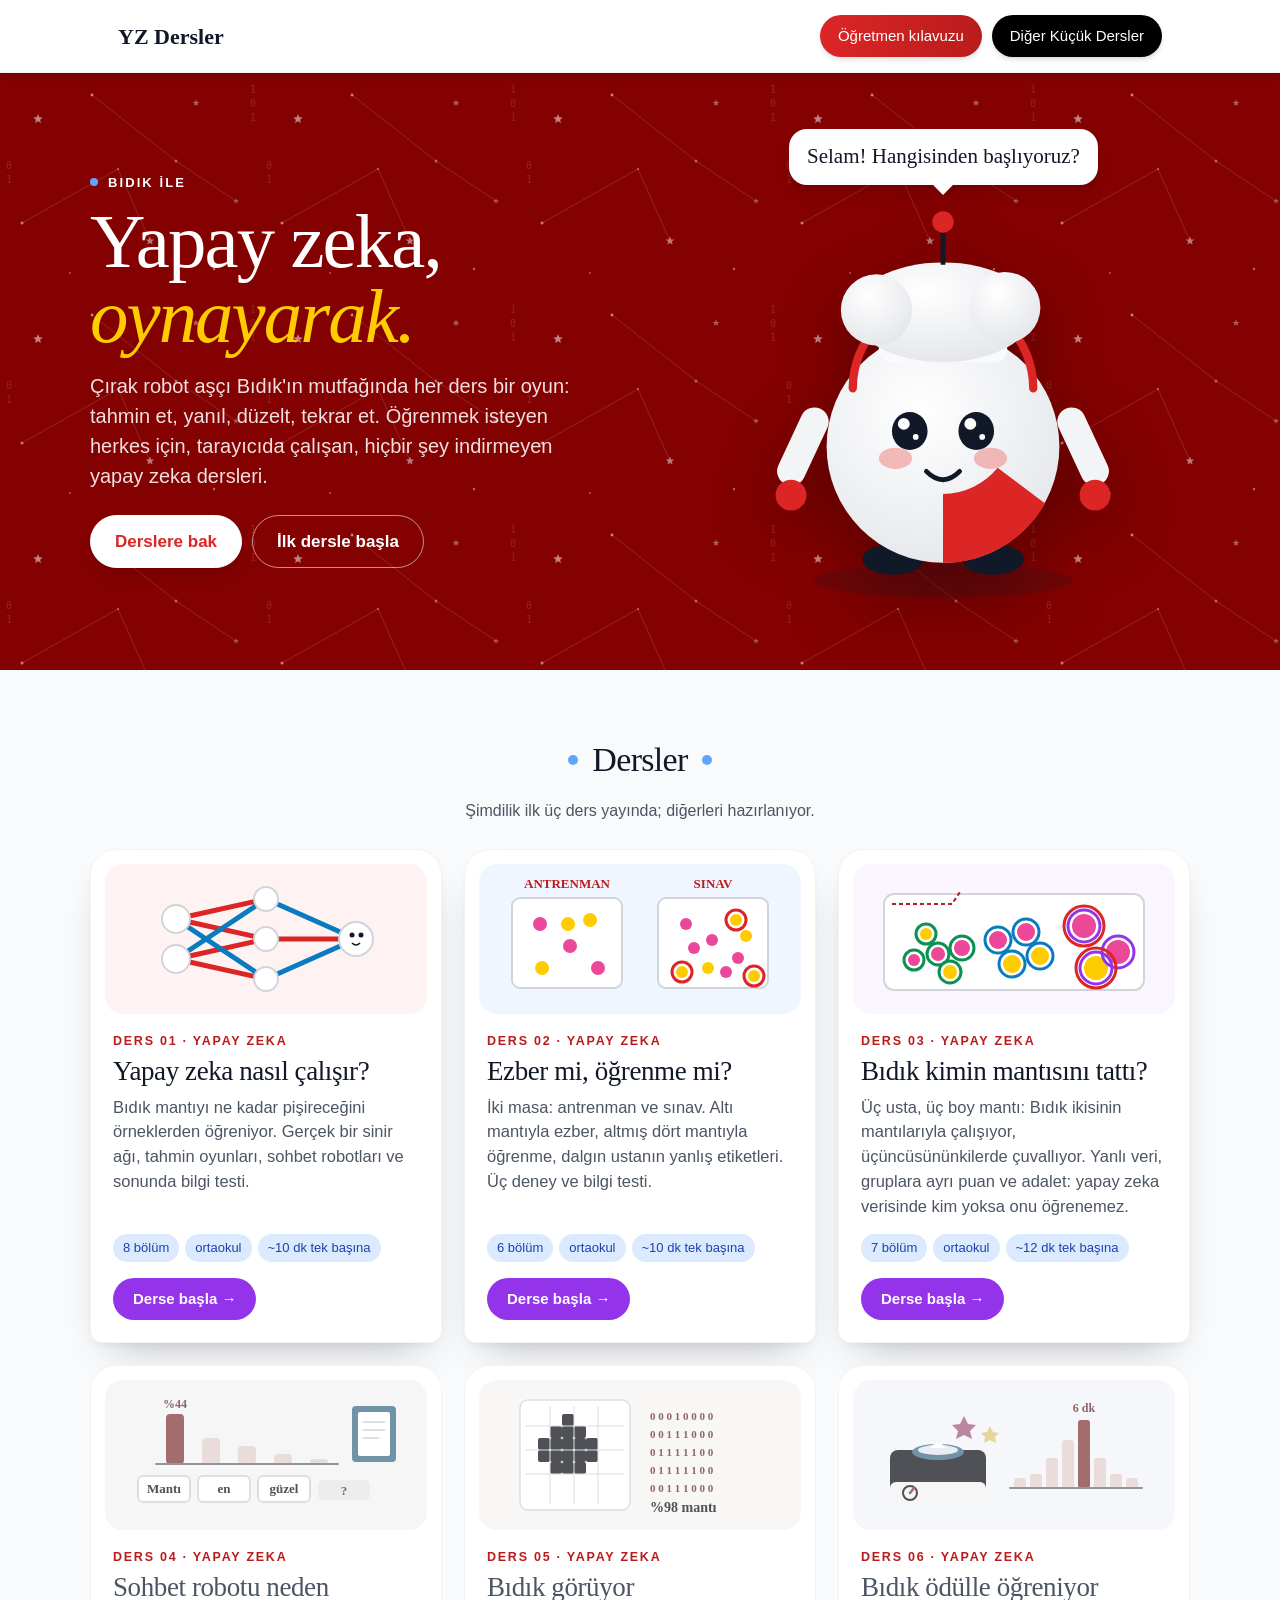
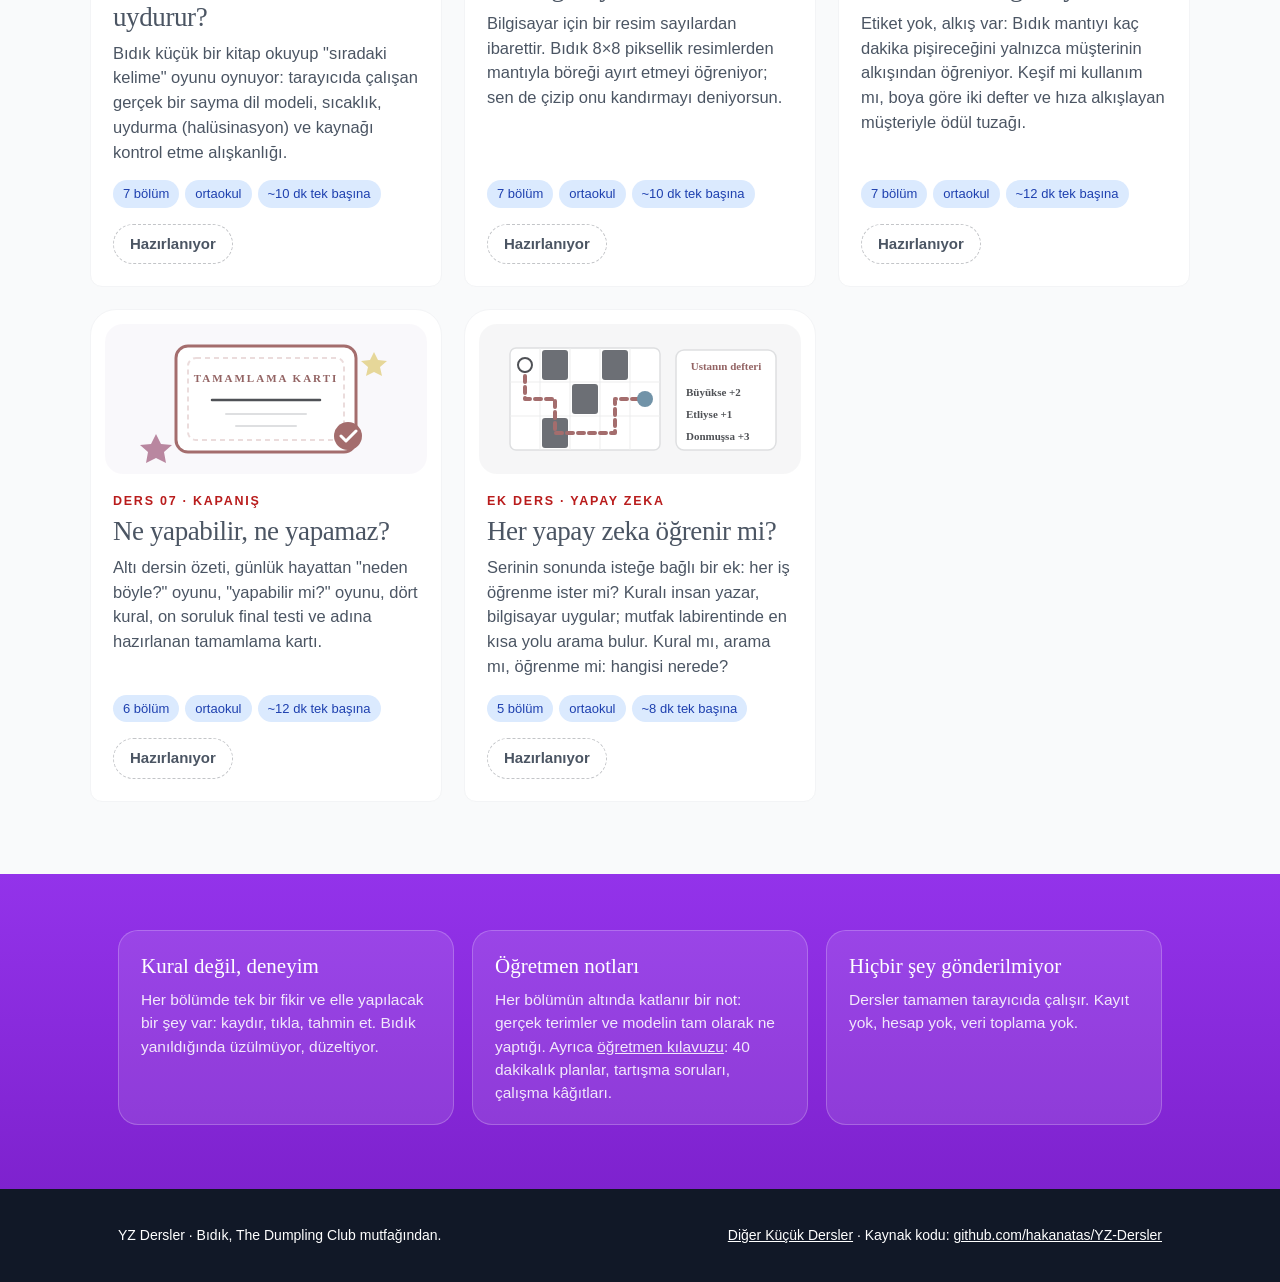
==== commit fe072f86: "Publish lessons 01-03; the others say 'Bu ders hazırlanıyor' Only the first three lessons are ready " ====
--- a/index.html
+++ b/index.html
@@ -86,6 +86,13 @@
     .card__meta span { padding: 4px 10px; border-radius: 999px; background: var(--blue-100); }
     .card__go { align-self: flex-start; margin-top: 16px; padding: 10px 20px; border-radius: 999px; background: var(--purple); color: #fff; font-size: 15px; font-weight: 600; transition: background 0.2s; }
     .card:hover .card__go { background: var(--purple-deep); }
+    /* lessons that are not published yet */
+    .lessons__note { margin: -14px 0 26px; text-align: center; color: var(--ink-soft); font-size: 16px; }
+    .card--soon { box-shadow: none; }
+    .card--soon:hover { transform: none; box-shadow: none; }
+    .card--soon .card__art { filter: grayscale(0.6); opacity: 0.75; }
+    .card--soon .card__title, .card--soon .card__text { color: var(--ink-soft); }
+    .card__soon { align-self: flex-start; margin-top: 16px; padding: 8px 16px; border-radius: 999px; border: 1px dashed rgba(17, 24, 39, 0.25); color: var(--ink-soft); font-size: 15px; font-weight: 600; }
 
     /* mor bant (sitedeki "Etkinlikler" bölümü gibi) */
     .about-band { background: linear-gradient(to bottom, var(--purple), var(--purple-deep)); color: #fff; padding: 56px 0 64px; }
@@ -177,6 +184,7 @@
   <main class="wrap lessons">
     <section id="dersler">
       <h2>Dersler</h2>
+      <p class="lessons__note">Şimdilik ilk üç ders yayında; diğerleri hazırlanıyor.</p>
       <div class="grid">
         <a class="card" href="./YZ-nasil-calisir/">
           <div class="card__art" style="background:#fef2f2">
@@ -240,7 +248,7 @@
           <span class="card__go">Derse başla →</span>
         </a>
 
-        <a class="card" href="./neden-uydurur/">
+        <div class="card card--soon">
           <div class="card__art" style="background:#f3f4f6">
             <svg viewBox="0 0 300 150" aria-hidden="true">
               <g fill="#ffffff" stroke="#d1d5db" stroke-width="2"><rect x="22" y="96" width="52" height="26" rx="5"/><rect x="82" y="96" width="52" height="26" rx="5"/><rect x="142" y="96" width="52" height="26" rx="5"/></g>
@@ -258,10 +266,10 @@
           <h3 class="card__title">Sohbet robotu neden uydurur?</h3>
           <p class="card__text">Bıdık küçük bir kitap okuyup "sıradaki kelime" oyunu oynuyor: tarayıcıda çalışan gerçek bir sayma dil modeli, sıcaklık, uydurma (halüsinasyon) ve kaynağı kontrol etme alışkanlığı.</p>
           <div class="card__meta"><span>7 bölüm</span><span>ortaokul</span><span>~10 dk tek başına</span></div>
-          <span class="card__go">Derse başla →</span>
-        </a>
-
-        <a class="card" href="./bidik-goruyor/">
+          <span class="card__soon">Hazırlanıyor</span>
+        </div>
+
+        <div class="card card--soon">
           <div class="card__art" style="background:#fef2f2">
             <svg viewBox="0 0 300 150" aria-hidden="true">
               <g fill="#ffffff" stroke="#d1d5db" stroke-width="1.5">
@@ -283,10 +291,10 @@
           <h3 class="card__title">Bıdık görüyor</h3>
           <p class="card__text">Bilgisayar için bir resim sayılardan ibarettir. Bıdık 8×8 piksellik resimlerden mantıyla böreği ayırt etmeyi öğreniyor; sen de çizip onu kandırmayı deniyorsun.</p>
           <div class="card__meta"><span>7 bölüm</span><span>ortaokul</span><span>~10 dk tek başına</span></div>
-          <span class="card__go">Derse başla →</span>
-        </a>
-
-        <a class="card" href="./odulle-ogrenmek/">
+          <span class="card__soon">Hazırlanıyor</span>
+        </div>
+
+        <div class="card card--soon">
           <div class="card__art" style="background:#eff6ff">
             <svg viewBox="0 0 300 150" aria-hidden="true">
               <rect x="26" y="70" width="96" height="46" rx="8" fill="#111827"/>
@@ -306,10 +314,10 @@
           <h3 class="card__title">Bıdık ödülle öğreniyor</h3>
           <p class="card__text">Etiket yok, alkış var: Bıdık mantıyı kaç dakika pişireceğini yalnızca müşterinin alkışından öğreniyor. Keşif mi kullanım mı, boya göre iki defter ve hıza alkışlayan müşteriyle ödül tuzağı.</p>
           <div class="card__meta"><span>7 bölüm</span><span>ortaokul</span><span>~12 dk tek başına</span></div>
-          <span class="card__go">Derse başla →</span>
-        </a>
-
-        <a class="card" href="./kapanis/">
+          <span class="card__soon">Hazırlanıyor</span>
+        </div>
+
+        <div class="card card--soon">
           <div class="card__art" style="background:#faf5ff">
             <svg viewBox="0 0 300 150" aria-hidden="true">
               <rect x="60" y="22" width="180" height="106" rx="12" fill="#ffffff" stroke="#dc2626" stroke-width="3"/>
@@ -327,10 +335,10 @@
           <h3 class="card__title">Ne yapabilir, ne yapamaz?</h3>
           <p class="card__text">Altı dersin özeti, günlük hayattan "neden böyle?" oyunu, "yapabilir mi?" oyunu, dört kural, on soruluk final testi ve adına hazırlanan tamamlama kartı.</p>
           <div class="card__meta"><span>6 bölüm</span><span>ortaokul</span><span>~12 dk tek başına</span></div>
-          <span class="card__go">Derse başla →</span>
-        </a>
-
-        <a class="card" href="./arama-ve-kurallar/">
+          <span class="card__soon">Hazırlanıyor</span>
+        </div>
+
+        <div class="card card--soon">
           <div class="card__art" style="background:#f3f4f6">
             <svg viewBox="0 0 300 150" aria-hidden="true">
               <g fill="#ffffff" stroke="#d1d5db" stroke-width="1.5">
@@ -351,8 +359,8 @@
           <h3 class="card__title">Her yapay zeka öğrenir mi?</h3>
           <p class="card__text">Serinin sonunda isteğe bağlı bir ek: her iş öğrenme ister mi? Kuralı insan yazar, bilgisayar uygular; mutfak labirentinde en kısa yolu arama bulur. Kural mı, arama mı, öğrenme mi: hangisi nerede?</p>
           <div class="card__meta"><span>5 bölüm</span><span>ortaokul</span><span>~8 dk tek başına</span></div>
-          <span class="card__go">Derse başla →</span>
-        </a>
+          <span class="card__soon">Hazırlanıyor</span>
+        </div>
       </div>
     </section>
   </main>
